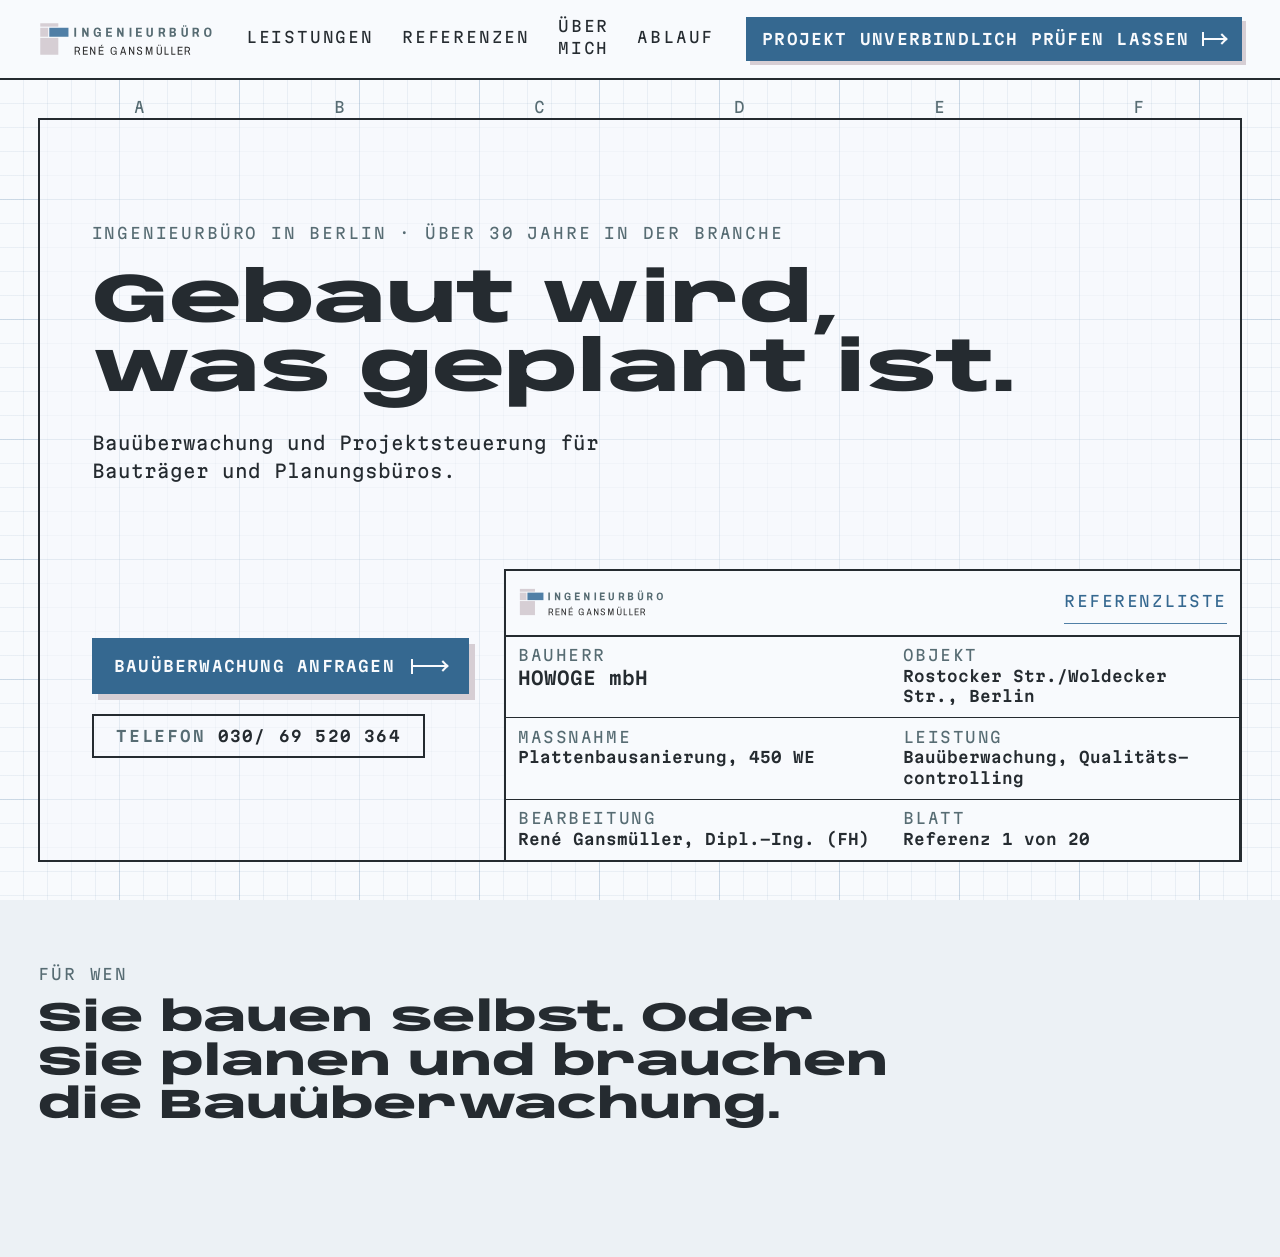
==== hero-varianten/c-plankopf.html @ 0e7ac28b "Hero neu: Varianten C/D, neue Schrift, Buttons Co-Authored-By: Claude Opus 5.5 <noreply@anthropic.co" ====
<!doctype html>
<html lang="de">
<head>
<meta charset="utf-8">
<meta name="viewport" content="width=device-width, initial-scale=1">
<meta name="robots" content="noindex, nofollow">
<meta name="description" content="Arbeitsstand Hero-Variante, nicht zur Auslieferung.">
<title>Hero C „Plankopf“ · Ingenieurbüro René Gansmüller</title>
<link rel="stylesheet" href="../site/css/fonts.css">
<link rel="stylesheet" href="../site/css/tokens.css">
<link rel="stylesheet" href="../site/css/base.css">
<link rel="stylesheet" href="../site/css/styles.css">
<link rel="stylesheet" href="hero2.css">
</head>
<body>
<!--
  VARIANTE C „Plankopf“
  Typ:          Ergebnis, belegt durch ein Schriftfeld mit echten Referenzdaten
  Hintergrund:  Planblatt: Blattrahmen, feines Raster, Schriftfeld unten rechts.
                Kein Bild.
  Assets:       site/assets/images/logo.svg (Nachbau)
  Quellen:      Schriftfeld: Referenzliste.pdf, Zeile 1 (Scrape; Bauvolumen weggelassen, weil beleg-check Beträge mit zwei Tausenderpunkten nicht auflöst) · 20 Objekte:
                Referenzliste.pdf · Name, Titel: Impressum · Telefon: Kontakt/
                Impressum „030/ 69 520 364“ · „über 30 Jahre in der Branche“:
                Transkript 16.09.2026 · Zielgruppen, Leistungen: DEMO-SPEC,
                STRUKTUR · Headline: Variante B, von Bruno nicht beanstandet
                als Satz, nur als Menge
-->
<header class="kopf">
  <div class="kopf__innen">
    <a class="kopf__logo" href="#top" aria-label="Ingenieurbüro René Gansmüller, zur Startseite">
      <img src="../site/assets/images/logo.svg" alt="Ingenieurbüro René Gansmüller" width="156" height="32">
    </a>
    <nav class="kopf__nav mono" aria-label="Hauptnavigation">
      <a href="#leistungen">Leistungen</a>
      <a href="#referenzen">Referenzen</a>
      <a href="#ueber-mich">Über mich</a>
      <a href="#ablauf">Ablauf</a>
    </nav>
    <a class="cta cta--kopf" href="#anfrage"><span class="lang">Projekt unverbindlich prüfen lassen</span><span class="kurz">Projekt prüfen</span><span class="mass" aria-hidden="true"></span></a>
  </div>
</header>

<main id="top">
  <section class="hero-c" data-hero aria-labelledby="hero-titel">
    <div class="blatt">
      <div class="blatt__feldrand mono" aria-hidden="true"><span>A</span><span>B</span><span>C</span><span>D</span><span>E</span><span>F</span></div>
      <div class="hero-c__kopf">
        <p class="mono">Ingenieurbüro in Berlin · über 30 Jahre in der Branche</p>
        <h1 id="hero-titel">Gebaut wird, was geplant&nbsp;ist.</h1>
        <p class="hero-c__zeile">Bauüberwachung und Projektsteuerung für Bauträger und Planungsbüros.</p>
      </div>
      <div class="aktionen">
        <a class="cta" href="?leistung=bauueberwachung#anfrage">Bauüberwachung anfragen<span class="mass" aria-hidden="true"></span></a>
        <a class="cta cta--kontur" href="tel:+493069520364"><span class="mono-klein">Telefon</span>030/ 69 520 364</a>
      </div>
      <dl class="schriftfeld" aria-label="Auszug aus der Referenzliste">
        <div class="sf-kopf"><img src="../site/assets/images/logo.svg" alt="" width="156" height="32"><a href="#referenzen">Referenzliste</a></div>
        <div class="sf-feld"><dt>Bauherr</dt><dd class="sf-wert-gross">HOWOGE mbH</dd></div>
        <div class="sf-feld nur-breit"><dt>Objekt</dt><dd>Rostocker Str./Woldecker Str., Berlin</dd></div>
        <div class="sf-feld"><dt>Maßnahme</dt><dd>Platten&shy;bau&shy;sanierung, 450&nbsp;WE</dd></div>
        <div class="sf-feld nur-breit"><dt>Leistung</dt><dd>Bauüberwachung, Qualitäts&shy;controlling</dd></div>
        <div class="sf-feld"><dt>Bearbeitung</dt><dd>René Gansmüller, Dipl.-Ing. (FH)</dd></div>
        <div class="sf-feld"><dt>Blatt</dt><dd>Referenz 1 von 20</dd></div>
      </dl>
    </div>
  </section>

  <section class="anschluss" aria-labelledby="anschluss-titel">
    <p class="mono">Für wen</p>
    <h2 id="anschluss-titel">Sie bauen selbst. Oder Sie planen und brauchen die Bauüberwachung.</h2>
  </section>
</main>
</body>
</html>
---- site/css/fonts.css ----
/* fonts.css – Schrifteinbindung.
   Schriftdateien liegen LOKAL unter assets/fonts/ (CLAUDE.md §5, Skill
   `design-system` 2.5/2.6). Keine CDN-Einbindung.

   Zwei Familien, beide variabel, nur Teilmenge latin (deckt ä ö ü ß é ab),
   beide SIL OFL 1.1, Lizenzen liegen als *-LICENSE.txt daneben.
   Auswahl über das Schriftmuster hero-varianten/schriftmuster.html
   (27.09.2026), nachdem Bruno Archivo als „Standard Schrift“ abgelehnt hat.

   Anybody        npm @fontsource-variable/anybody 5.3.0,
                  files/anybody-latin-wdth-normal.woff2 (wght 100–900, wdth 50–150)
   Martian Mono   npm @fontsource-variable/martian-mono 5.3.0,
                  files/martian-mono-latin-wdth-normal.woff2 (wght 100–800, wdth 75–112,5) */

@font-face {
  font-family: "Anybody";
  src: url("../assets/fonts/anybody-latin-wdth-normal.woff2") format("woff2-variations"),
       url("../assets/fonts/anybody-latin-wdth-normal.woff2") format("woff2");
  font-weight: 100 900;
  font-stretch: 50% 150%;
  font-style: normal;
  font-display: swap;
  unicode-range: U+0000-00FF, U+0131, U+0152-0153, U+02BB-02BC, U+02C6, U+02DA,
    U+02DC, U+0304, U+0308, U+0329, U+2000-206F, U+20AC, U+2122, U+2191, U+2193,
    U+2212, U+2215, U+FEFF, U+FFFD;
}

@font-face {
  font-family: "Martian Mono";
  src: url("../assets/fonts/martian-mono-latin-wdth-normal.woff2") format("woff2-variations"),
       url("../assets/fonts/martian-mono-latin-wdth-normal.woff2") format("woff2");
  font-weight: 100 800;
  font-stretch: 75% 112.5%;
  font-style: normal;
  font-display: swap;
  unicode-range: U+0000-00FF, U+0131, U+0152-0153, U+02BB-02BC, U+02C6, U+02DA,
    U+02DC, U+0304, U+0308, U+0329, U+2000-206F, U+20AC, U+2122, U+2191, U+2193,
    U+2212, U+2215, U+FEFF, U+FFFD;
}
---- site/css/tokens.css ----
/* tokens.css – Design-Tokens
   STRUKTUR ist fix, WERTE werden je Demo aus der Kunden-CI (Phase 1) gesetzt.
   Kein Einheitsdesign: Farben, Schriften, Radien immer projektspezifisch.
   Die CI wird abgeleitet, nie erfunden (CLAUDE.md §6).

   WIE die Werte entstehen, steht im Skill `design-system`:
   Markenfarbe aus dem Logo in oklch umrechnen, Neutrale aus ihrem Farbton
   ableiten, Kontraste nachmessen, Typo-Spannweite prüfen. */

:root {
  /* ---------------------------------------------------------------------
     FARBE
     Rollen, keine Farbnamen. --color-blau bricht beim ersten Kunden mit
     grünem Logo.

     Ableitung (design-system 1.3): Alle Neutralen übernehmen den Farbton H
     der Marke bei sehr kleiner Buntheit C. Reines Grau neben einer farbigen
     Marke wirkt tot und ist der Grundton jedes Baukastens.

     Beispiel für eine Marke oklch(0.38 0.07 165):
       --color-bg:         oklch(0.985 0.004 165);
       --color-surface:    oklch(0.955 0.008 165);
       --color-border:     oklch(0.880 0.012 165);
       --color-text-muted: oklch(0.500 0.015 165);
       --color-text:       oklch(0.250 0.020 165);
  --------------------------------------------------------------------- */
  /* ABLEITUNG FÜR DIESE DEMO (Ingenieurbüro René Gansmüller, Phase 2c)
     CI-Fundstück ist das Logo der Altseite (resources/_wsb_logo.jpg,
     215×40 px, 2008), nicht das Farbschema der Seite: #036/#369/#630 sind
     Vorgaben des 1&1-Baukastens (colorscheme.css, „(c) Schlund + Partner“).
     Pixelmittel aus dem JPEG, daher Näherungswerte:
       Querbalken der Bildmarke   #507fa6 → oklch(0.579 0.079 245)  Marke
       Schriftzug INGENIEURBÜRO   #576c73 → oklch(0.517 0.027 220)  Sekundärtext
       Schriftzug RENÉ GANSMÜLLER #2c2c2d → oklch(0.294 0.002 286)  Textton
       Rechteck der Bildmarke     #d6ced4 → oklch(0.860 0.012 334)  Akzentfläche
     Neutrale: Farbton H 245 der Marke, C steigt mit sinkendem L.
     Kontraste gemessen (WCAG, sRGB aus oklch gerechnet, 27.09.2026):
       text / bg 13,7 · text / surface 12,6 · text-muted / bg 5,3 ·
       text-muted / surface 4,9 · primary / bg 4,1 (nur Flächen, Linien, große
       Schrift) · primary-strong / bg 5,7 · bg auf primary-strong 5,7 ·
       text-on-dark / bg-dark 15,6 · primary-on-dark / bg-dark 8,6 ·
       text-muted-on-dark / bg-dark 8,6 · text / accent 9,3.
     Nachgemessen nach dem Schriftwechsel (27.09.2026, Farben unverändert):
       Knopf: bg auf primary-strong 5,7 · bg auf text (Hover) 13,7 ·
       bg-dark auf primary-on-dark 8,6 · bg-dark auf text-on-dark (Hover) 15,6 ·
       Kontur-Knopf text auf hover 11,5 · Kennzahl primary auf bg-dark 4,0
       (nur Schrift ab 24 px, Grenze 3:1) · Mono-Beschriftung text-muted auf
       bg 5,3. */
  --color-bg: oklch(0.985 0.004 245);
  --color-surface: oklch(0.955 0.008 245);
  --color-border: oklch(0.880 0.012 245);
  --color-text: oklch(0.285 0.012 245);
  /* = Schriftzug „INGENIEURBÜRO“ im Logo. Liegt ohnehin im Neutralen-Band
     (L 0.45–0.55) und trägt den Farbton der Marke. */
  --color-text-muted: oklch(0.517 0.027 220);
  /* = Querbalken der Bildmarke. Auf Weiß nur 4,1:1: für Flächen, Linien,
     Markierungen und Schrift ab 24 px. Für Text und Buttons darunter gilt
     --color-primary-strong. */
  --color-primary: oklch(0.579 0.079 245);
  /* Aus --color-primary abgeleitet (nur L gesenkt, C leicht angehoben, H
     gleich): Links, Buttonfläche mit hellem Text, Fokusring. 5,7:1 auf bg. */
  --color-primary-strong: oklch(0.500 0.085 245);
  /* = Rechteck der Bildmarke. Nur als Fläche oder Markierung, sparsam.
     Darauf nur --color-text (9,3:1), nie --color-text-muted (3,6:1). */
  --color-accent: oklch(0.860 0.012 334);

  /* Streifenband aus dem Titelbild der Altseite (720×220, CSS #key_visual):
     2-px-Linien im Wechsel #8ab4dc / #689acf, dazu lose gesetzte helle
     Quadrate. Reines CI-Motiv, keine Bildaussage. --color-text darauf mind.
     4,85:1 (auf dem dunkleren Streifen gemessen). */
  --color-band-hell: oklch(0.754 0.073 248);
  --color-band-dunkel: oklch(0.672 0.096 251);

  /* Dunkle Gegenseite – für randlose Zäsur-Sektionen (.full). */
  --color-bg-dark: oklch(0.225 0.030 245);
  --color-text-on-dark: oklch(0.970 0.005 245);
  --color-text-muted-on-dark: oklch(0.780 0.022 240);

  /* Pflicht, sobald die Primärfarbe auf Dunkel eingesetzt wird: Die
     Originalfarbe reißt dort fast immer den Kontrast unter 4,5:1
     (hier: 4,0:1). L angehoben, C leicht gesenkt, H behalten → 8,6:1. */
  --color-primary-on-dark: oklch(0.780 0.070 245);

  /* Zustände. „Statisch" ist in der Kritik meistens wörtlich gemeint –
     ohne diese Werte gibt es kein Feedback (section-craft 5). */
  --color-hover: oklch(0.925 0.012 245);           /* primary-strong darauf 4,8:1 */
  --color-focus: var(--color-primary-strong);      /* 5,7:1 gegen bg */
  --color-focus-on-dark: var(--color-primary-on-dark);

  /* ---------------------------------------------------------------------
     TYPOGRAFIE
     Schriften je Demo wählen (zur Marke passend, Vorgabe des Kunden schlägt
     jede Wahl). Dateien liegen lokal unter assets/fonts/, eingebunden über
     css/fonts.css – Google Fonts wird vom Egress-Proxy blockiert.
  --------------------------------------------------------------------- */
  /* Je Demo die eigene Familie voranstellen, z.B.
       --font-display: "Marken-Display", Georgia, serif;
     Die Fallback-Kette bleibt stehen: Ohne sie zeigt die Seite gar nichts,
     solange die Schriftdatei fehlt. */
  /* Neu nach Brunos Kritik an Station 2 („Standard Schrift“, 27.09.2026).
     Herleitung aus CI und Gewerk, Vergleich im Schriftmuster
     hero-varianten/schriftmuster.html:
     - Display: Anybody, extra breit (wdth 150, wght 800). Das Logo setzt
       „INGENIEURBÜRO“ in weit gelaufenen Versalien; die breite Grotesk
       übersetzt diese Breite in die Headline, statt sie nur zu sperren.
     - Mono: Martian Mono. Breite, technische Monospace für alles, was auf
       einem Plan beschriftet wäre: Kicker, Feldnamen, Daten, Buttons.
       Nähe zur Normschrift im Schriftfeld einer Bauzeichnung.
     - Fließtext: Anybody in Normalbreite (wdth 100, wght 400).
     Zwei Familien, je zwei Schnitte im Einsatz (400/800 bzw. 400/600).
     Die Pfade im Logo-SVG sind davon unabhängig (Nachbau, siehe logo.svg). */
  --font-display: "Anybody", "Arial Black", Arial, sans-serif;
  --font-body: "Anybody", "Helvetica Neue", Arial, sans-serif;
  --font-mono: "Martian Mono", "Courier New", monospace;
  --weight-body: 400;
  --weight-display: 800;
  --weight-mono: 400;
  --weight-mono-strong: 600;
  --stretch-display: 150%;
  --stretch-body: 100%;
  --stretch-mono: 100%;

  /* Größen – fluid via clamp, klein bei 390 px, groß bei 1440 px.
     Untergrenze von --step--1 nie unter 14px: Fließtext bei 13,4px war ein
     QA-Befund, keine Designentscheidung.
     --step-3 ÷ --step-0 muss mindestens 2,5 ergeben (Typo-Spannweite,
     hero-craft §5). Reicht es nicht, wird --step-3 erhöht – nie der
     Fließtext verkleinert. */
  /* Gemessen: 390 px → 14 / 16,2 / 19,2 / 28 / 41,6 px,
               1440 px → 15,2 / 18 / 24 / 44 / 75,8 px.
     Spannweite --step-3 ÷ --step-0: 2,57 (390) bis 4,2 (1440). */
  --step--1: clamp(0.875rem, 0.85rem + 0.12vw, 0.95rem);
  --step-0: clamp(1rem, 0.95rem + 0.25vw, 1.125rem);
  --step-1: clamp(1.2rem, 1.1rem + 0.5vw, 1.5rem);
  --step-2: clamp(1.75rem, 1.4rem + 1.5vw, 2.75rem);
  --step-3: clamp(2.6rem, 1.5rem + 3.6vw, 4.75rem);
  /* Nur für die grafische Kennzahl in Hero D („30“). Keine Textstufe. */
  --step-monument: clamp(9rem, 2rem + 24vw, 26rem);

  /* Zeilenhöhen. Ein einziger globaler Wert lässt jede große Überschrift in
     Einzelzeilen zerfallen – große Schrift braucht enge Zeilen. */
  --lh-display: 1.02;
  --lh-heading: 1.2;
  --lh-body: 1.6;

  /* Laufweite. Display läuft enger, Versal-Kicker weiter. */
  --tracking-display: -0.025em;
  --tracking-kicker: 0.12em;   /* Logo: „INGENIEURBÜRO“ läuft sehr weit gesperrt */

  /* ---------------------------------------------------------------------
     ABSTÄNDE
     Skala fix, Nutzung je Layout.
     Zwischen zwei Sektionen polstert nur EINE Seite, nie beide – sonst
     addieren sich die Abstände zu einem Loch (section-craft §4).
  --------------------------------------------------------------------- */
  --space-xs: 0.5rem;
  --space-s: 1rem;
  --space-m: 2rem;
  --space-l: 4rem;
  --space-xl: 8rem;

  /* ---------------------------------------------------------------------
     LAYOUT
  --------------------------------------------------------------------- */
  /* Die Bildmarke ist rechtwinklig, der Baukasten war es auch. Kaum Rundung. */
  --radius: 2px;

  /* Drei Breiten statt einer. Getrennt, weil sie zwei verschiedene Jobs haben:
     Lesbarkeit (Text) und Flächennutzung (alles andere). Ein einziges --maxw
     für beides erzeugt zwangsläufig die schmale Mittelspalte, bei der auf einem
     1920er Bildschirm über 300px je Seite tot bleiben – der häufigste
     Kritikpunkt an bisherigen Demos.
     Genutzt vom .layout-Raster in styles.css. */
  --gutter: var(--space-s);   /* Mindestabstand zum Fensterrand */
  --maxw-content: 68ch;       /* lesbare Textbreite, 60–75 Zeichen */
  --breakout-extra: 30rem;    /* je Seite zusätzlich für .breakout. Gemessen:
                                 1572px auf 1920px Fenster, also 174px Rand –
                                 unter der 200px-Grenze aus der Checkliste. */

  /* Header-Höhe. Wird von scroll-margin-top in base.css genutzt, damit Anker
     nicht unter dem Sticky-Header landen. Je Demo an den echten Header anpassen. */
  --header-h: 80px;

  /* ---------------------------------------------------------------------
     BEWEGUNG
     Werkzeugwahl und Sparsamkeit: Skill `motion-toolkit`.
  --------------------------------------------------------------------- */
  --dur-schnell: 120ms;   /* Hover, Fokus – muss sofort wirken */
  --dur-normal: 260ms;    /* Zustandswechsel, Einblenden */
  --ease-out: cubic-bezier(0.22, 0.61, 0.36, 1);
}

/* Auf schmalen Fenstern läuft die extra breite Display-Zeile sonst in
   Einzelwörter auseinander. */
@media (max-width: 600px) {
  :root { --stretch-display: 125%; --header-h: 64px; }
}
---- site/css/base.css ----
/* base.css – Reset & Grundlagen. Fix (technisches Skelett), nicht pro Demo ändern.
   Die Regeln hier sind nicht kosmetisch: Jede einzelne hat schon einmal eine
   zentrale Funktion ausgeschaltet. Details in docs/LIBRARIES.md, "Fallstricke". */

*, *::before, *::after { box-sizing: border-box; margin: 0; padding: 0; }

/* overflow-x: clip statt hidden. `hidden` auf dem Body macht ihn zum
   Scroll-Container und zerstört damit JEDES position: sticky auf der Seite
   (Sticky-Header klebt nicht mehr). `clip` erzeugt keinen Scroll-Container. */
html { overflow-x: hidden; -webkit-text-size-adjust: 100%; }
body { overflow-x: clip; }

/* Hintergrund sperren, solange ein Overlay/Mobilmenü offen ist. */
body.is-locked { overflow-y: hidden; }

/* Muss !important sein: `display: flex` o.ä. als Autoren-Regel schlägt sonst
   die Browser-Regel [hidden] { display: none }. Ohne diese Zeile bleiben per
   el.hidden abgeschaltete Schritte und Buttons sichtbar stehen. */
[hidden] { display: none !important; }

/* Sobald ein Sticky-Header existiert, springen alle Anker darunter. */
:where([id]) { scroll-margin-top: var(--header-h); }

body {
  font-family: var(--font-body);
  font-size: var(--step-0);
  line-height: var(--lh-body);
  color: var(--color-text);
  background: var(--color-bg);
  -webkit-font-smoothing: antialiased;
}

h1, h2, h3 { font-family: var(--font-display); line-height: var(--lh-heading); }
h1 { line-height: var(--lh-display); letter-spacing: var(--tracking-display); }

/* Fokus bleibt sichtbar. Der Browser-Default darf nicht wegretuschiert
   werden – ohne sichtbaren Fokus ist die Seite per Tastatur unbedienbar. */
/* Fallback currentColor ist kein Schmuck: Ohne ihn wird die ganze Regel
   ungültig, solange --color-focus leer ist – dann gäbe es weniger Fokus als
   ohne diese Zeile. */
:focus-visible {
  outline: 2px solid var(--color-focus, currentColor);
  outline-offset: 2px;
}

img, picture, video, svg { max-width: 100%; height: auto; display: block; }

a { color: inherit; text-decoration: none; }

button, input, textarea, select { font: inherit; }

/* Touch-Targets: Mindestmaß nach WCAG. Gilt besonders für Telefonnummern –
   bei Handwerksbetrieben das wichtigste Ziel der ganzen Seite.

   Zwei Regeln, nicht eine – aus gutem Grund: min-height wirkt NICHT auf
   originär inline-Elementen (a, label) ohne einen Display-Wechsel. Die alte
   einzelne Regel sah korrekt aus und tat trotzdem nichts: ein Telefon-Link
   damit gemessen war 52×17px statt 44×44px, die Footer-Links 89×19px –
   layout-check.mjs hat das an einer echten Demo aufgedeckt.

   button und summary bleiben in der einfachen Regel: button ist bereits
   inline-block, summary ist list-item – beide respektieren min-height auch
   ohne Display-Wechsel. summary NICHT in die erste Regel aufnehmen: inline-
   flex würde das native Aufklapp-Dreieck entfernen.

   Deckt tel:/mailto:-Links, Label und Navigations-Links (Header + Footer) ab.
   Fügt eine Demo einen freistehenden Link/CTA außerhalb von <nav> und
   außerhalb von Fließtext hinzu (z.B. eine eigene .cta-Klasse), braucht der
   dieselben drei Zeilen explizit – dieses Basis-CSS kann das nicht erraten. */
a[href^="tel:"], a[href^="mailto:"], nav a, footer a, label {
  display: inline-flex;
  align-items: center;
  min-height: 44px;
}

button, [role="button"], summary {
  min-height: 44px;
}

/* Barrierefreiheit: Bewegung reduzieren, wenn im System gewünscht. Pflicht.
   Wichtig: Jede Animation braucht zusätzlich einen fertigen Endzustand –
   kein Element darf hierdurch dauerhaft unsichtbar bleiben. */
@media (prefers-reduced-motion: reduce) {
  *, *::before, *::after {
    animation-duration: 0.01ms !important;
    animation-iteration-count: 1 !important;
    transition-duration: 0.01ms !important;
    scroll-behavior: auto !important;
  }
}
---- site/css/styles.css ----
/* styles.css – Layout & Komponenten.
   Entsteht je Demo. Hier KEINE Vorfestlegung des Aussehens (Farben, Typo,
   Formen) – aber die Struktur, die bestimmt, wie breit Dinge sein können.
   Nutzt Tokens aus tokens.css. Anti-Slop beachten (siehe CLAUDE.md):
   keine gleichförmigen Kachelraster, echte Hierarchie, bewusste Typografie. */

/* ---------------------------------------------------------------------------
   Layout-Raster: drei Breiten statt einer Mittelspalte.

   Ein rein zentrierender Container macht die schmale Mittelspalte zum
   Standardweg und lässt links und rechts alles ungenutzt. Genau das ist der
   häufigste Kritikpunkt an bisherigen Demos ("der linke und rechte Rand wird
   überhaupt nicht genutzt", "sehr viel tote Fläche"). Mit diesem Raster ist
   die Fläche zu nutzen eine Klasse statt eines Layout-Umbaus.

   Anwendung: .layout auf den Sektions-Container, die Kinder wählen ihre Breite:

     (ohne Klasse)   lesbare Textbreite  – Fließtext, Überschriften
     .breakout       breiter             – Bildreihen, Karten, Galerien, Zahlen
     .full           randlos             – Bildbänder, Hero, farbige Sektionen

   Randlose Sektion mit lesbarem Text darin: dem .full-Element selbst wieder
   .layout geben, dann greifen die drei Breiten innerhalb erneut.

   Achtung: .full wirkt nur auf KINDER eines .layout-Containers
   (.layout > .full). Auf dem .layout-Element selbst ist die Klasse wirkungslos
   – eine Sektion ist als Blockelement ohnehin schon fensterbreit. Randlos
   *wirkt* sie erst, wenn sie eine eigene Fläche trägt (Hintergrundfarbe oder
   -bild); sonst sieht man nur den Text in der Mitte.

   Pflicht je Seite: mindestens ein randloses Element. Auf 1920px darf kein
   Abschnitt MIT BILDERN, KARTEN ODER GALERIEN mehr als etwa 200px je Seite
   ungenutzt lassen. Reiner Fließtext bleibt auf Lesebreite (--maxw-content) –
   das sind auf 1920px rund 570px je Seite, und das ist richtig so. Falsch ist
   erst eine Seite, auf der JEDER Abschnitt so aussieht.
   Gemessen mit: node scripts/layout-check.mjs <datei.html>
--------------------------------------------------------------------------- */
.layout {
  display: grid;
  grid-template-columns:
    [full-start] minmax(var(--gutter), 1fr)
    [breakout-start] minmax(0, var(--breakout-extra))
    [content-start] min(100% - var(--gutter) * 2, var(--maxw-content)) [content-end]
    minmax(0, var(--breakout-extra)) [breakout-end]
    minmax(var(--gutter), 1fr) [full-end];
}

.layout > *         { grid-column: content; }
.layout > .breakout { grid-column: breakout; }
.layout > .full     { grid-column: full; }
---- hero-varianten/hero2.css ----
/* hero2.css – Varianten C „Plankopf“ und D „Monument“ (Neubau nach Brunos
   Kritik an Station 2, 27.09.2026). Außerhalb von site/ (CLAUDE.md §5).
   Farben, Schriften, Größen ausschließlich aus site/css/tokens.css. */

body { font-stretch: var(--stretch-body); }
h1, h2 {
  font-weight: var(--weight-display);
  font-stretch: var(--stretch-display);
  letter-spacing: var(--tracking-display);
}

/* Beschriftung wie auf einem Plan: Mono, Versalien, gesperrt. */
.mono {
  font-family: var(--font-mono);
  font-weight: var(--weight-mono);
  font-stretch: var(--stretch-mono);
  font-size: var(--step--1);
  letter-spacing: var(--tracking-kicker);
  text-transform: uppercase;
  line-height: 1.45;
}

/* ---------------------------------------------------------------------
   Knopf „Maßlinie“
   Eckig wie die Rechtecke der Bildmarke, dahinter ein versetzter Block in
   Logo-Malve (auf Dunkel: Logo-Blau), rechts eine Maßlinie mit Endstrich
   und Pfeil, die bei Hover ausfährt. Beschriftung in Mono.
   Kontrast: bg auf primary-strong 5,7:1 · bg auf text (Hover) 13,7:1 ·
   bg-dark auf primary-on-dark 8,6:1 · bg-dark auf text-on-dark 15,6:1.
--------------------------------------------------------------------- */
.cta {
  --schatten: var(--color-accent);
  display: inline-flex;
  align-items: center;
  gap: 1rem;
  min-height: 3.5rem;
  padding: 0 1.4rem;
  font-family: var(--font-mono);
  font-weight: var(--weight-mono-strong);
  font-size: var(--step--1);
  letter-spacing: 0.08em;
  text-transform: uppercase;
  line-height: 1.2;
  white-space: nowrap;
  background: var(--color-primary-strong);
  color: var(--color-bg);
  border-radius: 0;
  box-shadow: 6px 6px 0 0 var(--schatten);
  transition: transform var(--dur-schnell) var(--ease-out),
              box-shadow var(--dur-schnell) var(--ease-out),
              background-color var(--dur-schnell) var(--ease-out);
}
.cta:hover {
  background: var(--color-text);
  transform: translate(-2px, -2px);
  box-shadow: 9px 9px 0 0 var(--schatten);
}
.cta:active {
  transform: translate(4px, 4px);
  box-shadow: 2px 2px 0 0 var(--schatten);
}
.cta:focus-visible { outline: 3px solid var(--color-focus); outline-offset: 5px; }

/* Maßlinie: Endstrich links, Linie, Pfeilspitze rechts. */
.mass {
  position: relative;
  flex: none;
  width: 2.25rem;
  height: 0.9rem;
  border-left: 2px solid currentColor;
}
.mass::before {
  content: "";
  position: absolute;
  left: 0;
  right: 0;
  top: 50%;
  height: 2px;
  margin-top: -1px;
  background: currentColor;
  transform-origin: left center;
  transition: transform var(--dur-normal) var(--ease-out);
}
.mass::after {
  content: "";
  position: absolute;
  right: 0;
  top: 50%;
  width: 0.5rem;
  height: 0.5rem;
  margin-top: -0.25rem;
  border-top: 2px solid currentColor;
  border-right: 2px solid currentColor;
  transform: rotate(45deg);
  transition: transform var(--dur-normal) var(--ease-out);
}
.cta:hover .mass::before { transform: scaleX(1.45); }
.cta:hover .mass::after { transform: translateX(1rem) rotate(45deg); }

/* Zweitweg Telefon: gleiche Form, Kontur statt Fläche. */
.cta--kontur {
  justify-content: flex-start;
  background: transparent;
  color: var(--color-text);
  border: 2px solid currentColor;
  box-shadow: none;
  gap: 0.75rem;
}
.cta--kontur:hover { background: var(--color-hover); box-shadow: 5px 5px 0 0 var(--schatten); }
.cta--kontur .mono-klein { color: var(--color-text-muted); letter-spacing: 0.12em; }

/* Header-CTA: dieselbe Sprache, kleiner. */
.cta--kopf { min-height: 2.75rem; padding: 0 1rem; box-shadow: 4px 4px 0 0 var(--schatten); gap: 0.75rem; }
.cta--kopf:hover { box-shadow: 6px 6px 0 0 var(--schatten); }
.cta--kopf .mass { width: 1.5rem; }

/* Auf dunklem Grund */
.dunkel .cta { --schatten: var(--color-primary); background: var(--color-primary-on-dark); color: var(--color-bg-dark); }
.dunkel .cta:hover { background: var(--color-text-on-dark); }
.dunkel .cta:focus-visible { outline-color: var(--color-focus-on-dark); }
.dunkel .cta--kontur { background: transparent; color: var(--color-text-on-dark); }
.dunkel .cta--kontur:hover { background: color-mix(in oklch, var(--color-text-on-dark) 10%, transparent); }
.dunkel .cta--kontur .mono-klein { color: var(--color-text-muted-on-dark); }

.aktionen { display: flex; flex-wrap: wrap; align-items: center; gap: 1.25rem 1.75rem; }

/* ---------------------------------------------------------------------
   Header
--------------------------------------------------------------------- */
.kopf {
  position: sticky;
  top: 0;
  z-index: 10;
  background: var(--color-bg);
  border-bottom: 2px solid var(--color-text);
}
.kopf__innen {
  display: flex;
  align-items: center;
  gap: var(--space-m);
  min-height: calc(var(--header-h) - 2px);
  padding-inline: clamp(var(--space-s), 3vw, var(--space-l));
}
.kopf__logo img { height: 46px; width: auto; }
.kopf__nav { display: flex; gap: 1.75rem; margin-left: auto; }
.kopf__nav a {
  color: var(--color-text);
  border-bottom: 2px solid transparent;
  transition: border-color var(--dur-schnell) var(--ease-out);
}
.kopf__nav a:hover { border-bottom-color: var(--color-primary); }
.kurz { display: none; }
@media (max-width: 700px) {
  .cta { white-space: normal; letter-spacing: 0.05em; padding-inline: 1.1rem; justify-content: space-between; }
  .cta--kopf { white-space: nowrap; }
}
@media (max-width: 1000px) {
  .kopf__nav { display: none; }
  .kopf__innen { justify-content: space-between; gap: var(--space-s); }
  .kopf__logo img { height: 34px; }
  .lang { display: none; }
  .kurz { display: inline; }
  .cta--kopf .mass { display: none; }
}

/* =====================================================================
   VARIANTE C – „Plankopf“
   Typ: Ergebnis, belegt durch ein Schriftfeld mit echten Referenzdaten.
   Hintergrund: Planblatt (Blattrahmen, feines Raster), kein Bild.
===================================================================== */
.hero-c {
  --rand: clamp(var(--space-s), 3vw, var(--space-l));
  --raster-fein: color-mix(in oklch, var(--color-primary) 9%, transparent);
  --raster-grob: color-mix(in oklch, var(--color-primary) 20%, transparent);
  position: relative;
  min-height: min(calc(100svh - var(--header-h)), 64rem);
  padding: var(--rand);
  background-color: var(--color-bg);
  background-image:
    linear-gradient(var(--raster-grob) 1px, transparent 1px),
    linear-gradient(90deg, var(--raster-grob) 1px, transparent 1px),
    linear-gradient(var(--raster-fein) 1px, transparent 1px),
    linear-gradient(90deg, var(--raster-fein) 1px, transparent 1px);
  background-size: 120px 120px, 120px 120px, 24px 24px, 24px 24px;
  background-position: -1px -1px;
  display: grid;
}
/* Blattrahmen einer Bauzeichnung, mit Feldeinteilung am oberen Rand. */
.blatt {
  position: relative;
  display: grid;
  grid-template-columns: minmax(0, 1fr) auto;
  grid-template-rows: 1fr auto;
  gap: var(--space-m) var(--space-l);
  padding: clamp(1.5rem, 4vw, 4.5rem) clamp(1.25rem, 4vw, 4.5rem) 0;
  border: 2px solid var(--color-text);
  background: color-mix(in oklch, var(--color-bg) 55%, transparent);
}
.blatt__feldrand {
  position: absolute;
  inset: 0 0 auto 0;
  display: flex;
  justify-content: space-around;
  pointer-events: none;
  color: var(--color-text-muted);
  font-size: var(--step--1);
  letter-spacing: 0.1em;
  transform: translateY(-1.5em);
}
.hero-c__kopf { grid-column: 1 / -1; align-self: center; display: grid; gap: 1.5rem; }
.hero-c__kopf .mono { color: var(--color-text-muted); }
.hero-c h1 { font-size: var(--step-3); line-height: 0.98; max-width: 14ch; }
.hero-c__zeile, .hero-d__zeile {
  font-family: var(--font-mono);
  font-stretch: var(--stretch-mono);
  font-size: var(--step-0);
  line-height: 1.55;
}
.hero-c__zeile { max-width: 48ch; }
.hero-c .aktionen { align-self: center; padding-bottom: var(--space-m); }

/* Schriftfeld: sitzt wie auf dem Plan unten rechts im Rahmen. */
.schriftfeld {
  align-self: end;
  justify-self: end;
  margin: 0 calc(-1 * clamp(1.25rem, 4vw, 4.5rem)) 0 0;
  width: min(46rem, 100%);
  background: var(--color-bg);
  border-top: 2px solid var(--color-text);
  border-left: 2px solid var(--color-text);
  display: grid;
  grid-template-columns: minmax(0, 1.1fr) minmax(0, 1fr);
  font-family: var(--font-mono);
  font-stretch: var(--stretch-mono);
  font-size: var(--step--1);
  line-height: 1.35;
}
.schriftfeld > * {
  padding: 0.55rem 0.8rem 0.65rem;
  border-right: 1px solid var(--color-text);
  border-bottom: 1px solid var(--color-text);
  margin: 0;
}
.schriftfeld > :nth-child(2n) { border-right: 0; }
.schriftfeld > :nth-last-child(-n + 2) { border-bottom: 0; }
.schriftfeld dt, .schriftfeld .sf-titel {
  display: block;
  font-size: var(--step--1);
  letter-spacing: 0.1em;
  text-transform: uppercase;
  color: var(--color-text-muted);
}
.schriftfeld .sf-kopf {
  grid-column: 1 / -1;
  display: flex;
  align-items: center;
  justify-content: space-between;
  gap: 1rem;
  border-right: 0;
  border-bottom: 2px solid var(--color-text);
}
.schriftfeld .sf-kopf img { height: 30px; width: auto; }
.schriftfeld .sf-kopf a {
  font-size: var(--step--1);
  letter-spacing: 0.1em;
  text-transform: uppercase;
  color: var(--color-primary-strong);
  border-bottom: 1.5px solid var(--color-primary);
  min-height: 44px;
  display: inline-flex;
  align-items: center;
  transition: color var(--dur-schnell) var(--ease-out);
}
.schriftfeld .sf-kopf a:hover { color: var(--color-text); border-bottom-color: var(--color-text); }
.sf-feld { display: block; }
.sf-feld dd { margin: 0; font-weight: var(--weight-mono-strong); overflow-wrap: anywhere; }
.sf-wert-gross { font-size: var(--step-0); }

@media (max-width: 1100px) {
  .blatt { grid-template-columns: 1fr; }
  .schriftfeld { justify-self: stretch; width: auto; margin-inline: calc(-1 * clamp(1.25rem, 4vw, 4.5rem)); }
}
@media (max-width: 700px) {
  /* Mobil: eigener Entwurf. Rahmen bis an den Rand, Raster gröber, das
     Schriftfeld behält vier Felder, der Rest steht im Register. */
  .hero-c { min-height: 0; padding: 0.75rem; background-size: 96px 96px, 96px 96px, 24px 24px, 24px 24px; }
  .blatt { padding: 1.5rem 1.1rem 0; gap: 1.25rem; }
  .blatt__feldrand { display: none; }
  .hero-c__kopf { gap: 1rem; }
  .hero-c .aktionen { flex-direction: column; align-items: stretch; gap: 0.9rem; padding-bottom: 0.5rem; }
  .schriftfeld { margin-inline: -1.1rem; width: auto; }
  .schriftfeld .nur-breit { display: none; }
  .schriftfeld .sf-kopf img { display: none; }
  .schriftfeld > * { padding: 0.45rem 0.6rem 0.5rem; }
  .sf-wert-gross { font-size: var(--step--1); }
  .schriftfeld > :nth-last-child(-n + 2) { border-bottom: 0; }
}

/* =====================================================================
   VARIANTE D – „Monument“
   Typ: Person/Erfahrung mit Leistung und Zielgruppe.
   Hintergrund: dunkle Markenfläche, eine belegte Kennzahl als Bild,
   komponiert auf der Bildmarke (Rechtecke) als Raster.
===================================================================== */
.hero-d {
  --rand: clamp(var(--space-s), 3vw, var(--space-l));
  position: relative;
  overflow: hidden;
  min-height: min(calc(100svh - var(--header-h)), 64rem);
  display: grid;
  grid-template-columns: minmax(0, 1fr) auto;
  grid-template-rows: 1fr auto;
  background: var(--color-bg-dark);
  color: var(--color-text-on-dark);
}
.hero-d__text {
  align-self: center;
  display: grid;
  gap: 1.5rem;
  padding: var(--space-l) 0 var(--space-m) var(--rand);
  position: relative;
  z-index: 1;
}
.hero-d__text .mono { color: var(--color-primary-on-dark); }
.hero-d h1 { font-size: var(--step-3); line-height: 0.98; max-width: 10ch; }
.hero-d__zeile { max-width: 40ch; color: var(--color-text-on-dark); }

/* Die Kennzahl, gesetzt in die Bildmarke des Logos: dieselben 25 × 28
   Einheiten wie in logo.svg. Die drei Rechtecke in Malve, und an der Stelle
   des blauen Balkens steht die Zahl in Logo-Blau (Schrift ab 24 px: 3:1
   genügt, gemessen 4,0:1). Beschriftung auf Malve in --color-text (9,3:1). */
.monument {
  --u: clamp(7px, 1.5vw, 24px);
  align-self: center;
  justify-self: end;
  margin: var(--space-m) var(--rand) var(--space-m) 0;
  display: grid;
  grid-template-columns: repeat(25, var(--u));
  grid-template-rows: repeat(28, var(--u));
}
.monument__oben, .monument__links, .monument__unten { background: var(--color-accent); color: var(--color-text); }
.monument__oben  { grid-area: 1 / 1 / 4 / 17; display: flex; align-items: center; padding-inline: calc(var(--u) * 0.8); }
.monument__links { grid-area: 5 / 1 / 13 / 8; }
.monument__unten { grid-area: 14 / 1 / 29 / 17; display: flex; align-items: flex-end; padding: calc(var(--u) * 0.8); }
.monument__oben, .monument__unten { font-size: max(var(--step--1), calc(var(--u) * 0.75)); }
.monument__zahl {
  grid-area: 5 / 9 / 13 / 26;
  display: flex;
  align-items: center;
  font-family: var(--font-display);
  font-weight: var(--weight-display);
  font-stretch: var(--stretch-display);
  font-size: calc(var(--u) * 9.2);
  line-height: 0.7;
  letter-spacing: -0.04em;
  color: var(--color-primary);
  white-space: nowrap;
}

.hero-d__fuss {
  list-style: none;
  margin: 0;
  grid-column: 1 / -1;
  display: flex;
  flex-wrap: wrap;
  gap: 0.5rem 2rem;
  padding: 1.1rem var(--rand);
  border-top: 1px solid color-mix(in oklch, var(--color-text-on-dark) 25%, transparent);
  color: var(--color-text-muted-on-dark);
}

@media (max-width: 900px) {
  .hero-d { grid-template-columns: 1fr; grid-template-rows: auto auto auto; min-height: 0; }
  .hero-d__text { padding: 1.5rem var(--rand) 1rem; gap: 1rem; }
  .hero-d .aktionen { flex-direction: column; align-items: stretch; gap: 0.9rem; }
  /* Mobil: eigener Entwurf. Die Kennzahl steht als Querzeile unter den
     Knöpfen, links die Bildmarke, rechts die Zahl. */
  .monument { --u: 6px; justify-self: start; margin: 0.25rem var(--rand) 1rem; }
  .monument__oben, .monument__unten { padding: 0 0.4rem; }
  .monument__oben { font-size: var(--step--1); }
  .monument__unten { padding: 0.4rem; letter-spacing: 0.06em; }
  .hero-d__fuss { padding-block: 0.7rem; }
  .hero-d__fuss li:last-child { display: none; }
}

/* ---------------------------------------------------------------------
   Anschluss: Anfang der nächsten Sektion, damit unter dem Hero sichtbar
   wird, dass es weitergeht (ui-ux-pro-max, Above the fold).
--------------------------------------------------------------------- */
.anschluss {
  padding: var(--space-l) clamp(var(--space-s), 3vw, var(--space-l)) var(--space-xl);
  background: var(--color-surface);
}
.anschluss .mono { color: var(--color-text-muted); margin-bottom: 0.75rem; }
.anschluss h2 { font-size: var(--step-2); line-height: 1.05; max-width: 22ch; }
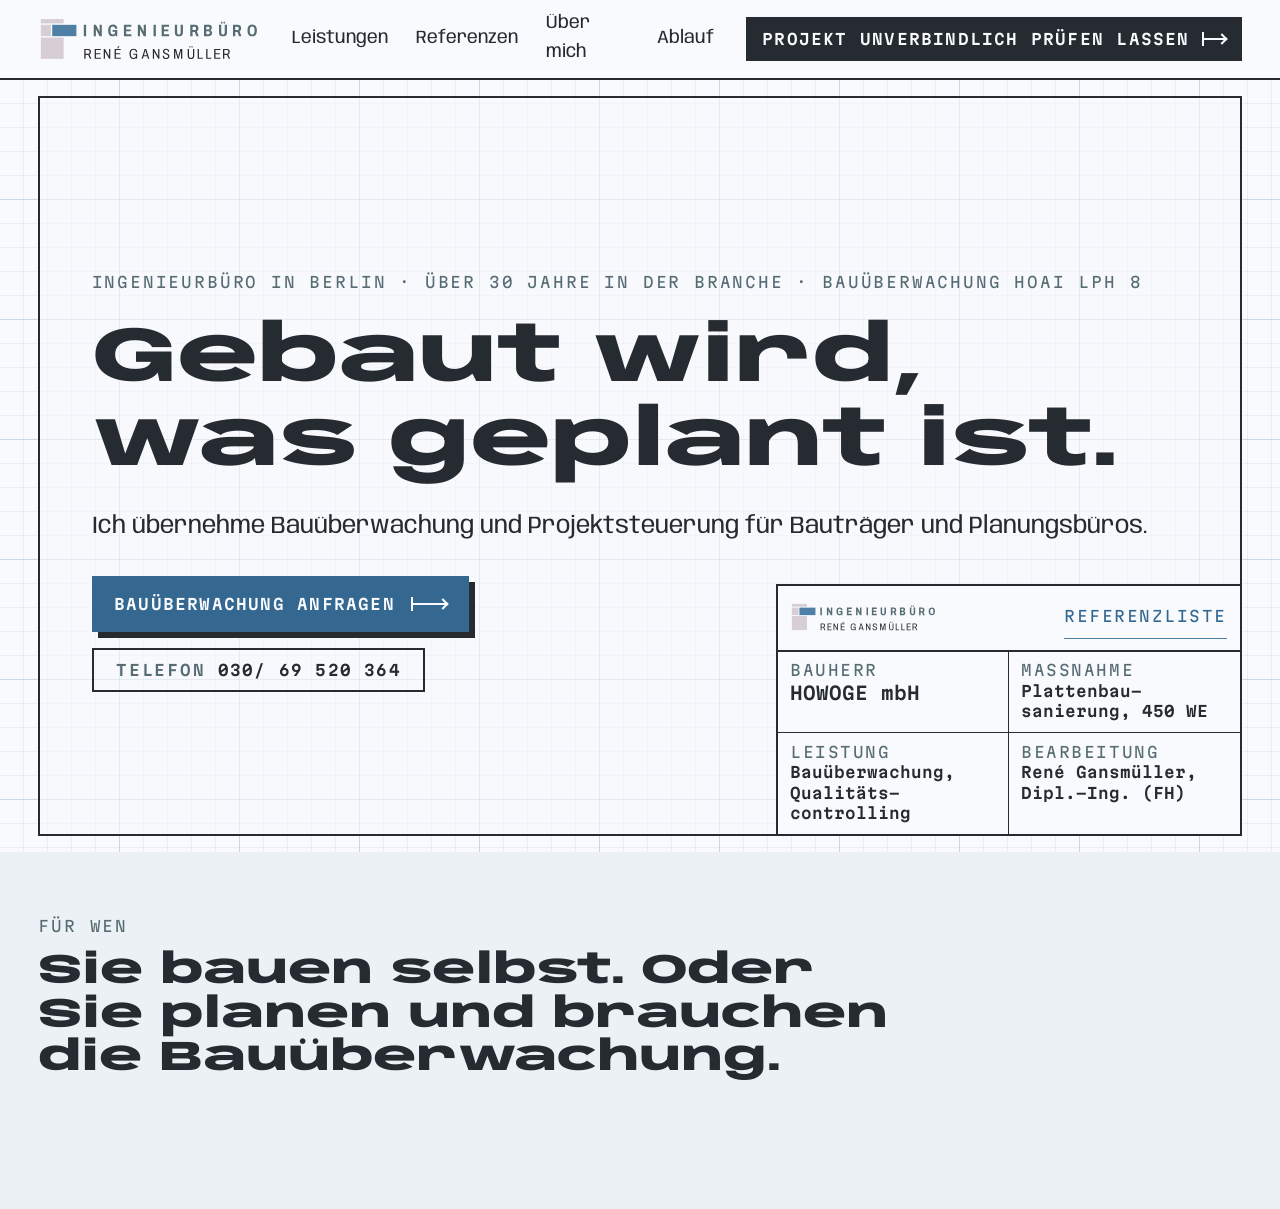
==== commit 25aa3bc2: "Hero C: Korrekturen hero-critic Co-Authored-By: Claude Opus 5.5 <noreply@anthropic.com> Claude-Sessi" ====
--- a/hero-varianten/c-plankopf.html
+++ b/hero-varianten/c-plankopf.html
@@ -19,8 +19,7 @@
   Hintergrund:  Planblatt: Blattrahmen, feines Raster, Schriftfeld unten rechts.
                 Kein Bild.
   Assets:       site/assets/images/logo.svg (Nachbau)
-  Quellen:      Schriftfeld: Referenzliste.pdf, Zeile 1 (Scrape; Bauvolumen weggelassen, weil beleg-check Beträge mit zwei Tausenderpunkten nicht auflöst) · 20 Objekte:
-                Referenzliste.pdf · Name, Titel: Impressum · Telefon: Kontakt/
+  Quellen:      Schriftfeld: Referenzliste.pdf, Zeile 1 (Scrape; Bauvolumen weggelassen, weil beleg-check Beträge mit zwei Tausenderpunkten nicht auflöst) · Name, Titel: Impressum · Telefon: Kontakt/
                 Impressum „030/ 69 520 364“ · „über 30 Jahre in der Branche“:
                 Transkript 16.09.2026 · Zielgruppen, Leistungen: DEMO-SPEC,
                 STRUKTUR · Headline: Variante B, von Bruno nicht beanstandet
@@ -31,24 +30,23 @@
     <a class="kopf__logo" href="#top" aria-label="Ingenieurbüro René Gansmüller, zur Startseite">
       <img src="../site/assets/images/logo.svg" alt="Ingenieurbüro René Gansmüller" width="156" height="32">
     </a>
-    <nav class="kopf__nav mono" aria-label="Hauptnavigation">
+    <nav class="kopf__nav" aria-label="Hauptnavigation">
       <a href="#leistungen">Leistungen</a>
       <a href="#referenzen">Referenzen</a>
       <a href="#ueber-mich">Über mich</a>
       <a href="#ablauf">Ablauf</a>
     </nav>
-    <a class="cta cta--kopf" href="#anfrage"><span class="lang">Projekt unverbindlich prüfen lassen</span><span class="kurz">Projekt prüfen</span><span class="mass" aria-hidden="true"></span></a>
+    <a class="cta cta--kopf" href="#anfrage"><span class="lang"><span class="cta-text--voll">Projekt unverbindlich prüfen lassen</span><span class="cta-text--kurzfassung">Projekt prüfen lassen</span></span><span class="kurz">Projekt prüfen</span><span class="mass" aria-hidden="true"></span></a>
   </div>
 </header>
 
 <main id="top">
   <section class="hero-c" data-hero aria-labelledby="hero-titel">
     <div class="blatt">
-      <div class="blatt__feldrand mono" aria-hidden="true"><span>A</span><span>B</span><span>C</span><span>D</span><span>E</span><span>F</span></div>
       <div class="hero-c__kopf">
-        <p class="mono">Ingenieurbüro in Berlin · über 30 Jahre in der Branche</p>
-        <h1 id="hero-titel">Gebaut wird, was geplant&nbsp;ist.</h1>
-        <p class="hero-c__zeile">Bauüberwachung und Projektsteuerung für Bauträger und Planungsbüros.</p>
+        <p class="mono kicker-c"><span>Ingenieurbüro in Berlin</span><span>über 30 Jahre in der Branche</span><span>Bauüberwachung HOAI LPH&nbsp;8</span></p>
+        <h1 id="hero-titel"><span class="h1-teil">Gebaut wird,</span> <span class="h1-teil">was geplant&nbsp;ist.</span></h1>
+        <p class="hero-c__zeile">Ich übernehme Bauüberwachung und Projektsteuerung für Bauträger und Planungsbüros.</p>
       </div>
       <div class="aktionen">
         <a class="cta" href="?leistung=bauueberwachung#anfrage">Bauüberwachung anfragen<span class="mass" aria-hidden="true"></span></a>
@@ -57,11 +55,9 @@
       <dl class="schriftfeld" aria-label="Auszug aus der Referenzliste">
         <div class="sf-kopf"><img src="../site/assets/images/logo.svg" alt="" width="156" height="32"><a href="#referenzen">Referenzliste</a></div>
         <div class="sf-feld"><dt>Bauherr</dt><dd class="sf-wert-gross">HOWOGE mbH</dd></div>
-        <div class="sf-feld nur-breit"><dt>Objekt</dt><dd>Rostocker Str./Woldecker Str., Berlin</dd></div>
         <div class="sf-feld"><dt>Maßnahme</dt><dd>Platten&shy;bau&shy;sanierung, 450&nbsp;WE</dd></div>
         <div class="sf-feld nur-breit"><dt>Leistung</dt><dd>Bauüberwachung, Qualitäts&shy;controlling</dd></div>
-        <div class="sf-feld"><dt>Bearbeitung</dt><dd>René Gansmüller, Dipl.-Ing. (FH)</dd></div>
-        <div class="sf-feld"><dt>Blatt</dt><dd>Referenz 1 von 20</dd></div>
+        <div class="sf-feld nur-breit"><dt>Bearbeitung</dt><dd>René Gansmüller, Dipl.-Ing. (FH)</dd></div>
       </dl>
     </div>
   </section>
--- a/site/css/tokens.css
+++ b/site/css/tokens.css
@@ -127,13 +127,16 @@
      hero-craft §5). Reicht es nicht, wird --step-3 erhöht – nie der
      Fließtext verkleinert. */
   /* Gemessen: 390 px → 14 / 16,2 / 19,2 / 28 / 41,6 px,
-               1440 px → 15,2 / 18 / 24 / 44 / 75,8 px.
-     Spannweite --step-3 ÷ --step-0: 2,57 (390) bis 4,2 (1440). */
+               1440 px → 15,2 / 18 / 24 / 44 / 85,4 px,
+               1920 px → 15,2 / 18 / 24 / 44 / 107,5 px.
+     --step-3 für breite Fenster angehoben (hero-critic: bei 1920 blieb die
+     H1 bei 76 px und ließ rechts eine Leerfläche).
+     Spannweite --step-3 ÷ --step-0: 2,57 (390) bis 6,0 (1920). */
   --step--1: clamp(0.875rem, 0.85rem + 0.12vw, 0.95rem);
   --step-0: clamp(1rem, 0.95rem + 0.25vw, 1.125rem);
   --step-1: clamp(1.2rem, 1.1rem + 0.5vw, 1.5rem);
   --step-2: clamp(1.75rem, 1.4rem + 1.5vw, 2.75rem);
-  --step-3: clamp(2.6rem, 1.5rem + 3.6vw, 4.75rem);
+  --step-3: clamp(2.6rem, 1.2rem + 4.6vw, 7rem);
   /* Nur für die grafische Kennzahl in Hero D („30“). Keine Textstufe. */
   --step-monument: clamp(9rem, 2rem + 24vw, 26rem);
 
--- a/hero-varianten/hero2.css
+++ b/hero-varianten/hero2.css
@@ -29,7 +29,7 @@
    bg-dark auf primary-on-dark 8,6:1 · bg-dark auf text-on-dark 15,6:1.
 --------------------------------------------------------------------- */
 .cta {
-  --schatten: var(--color-accent);
+  --schatten: var(--color-text);
   display: inline-flex;
   align-items: center;
   gap: 1rem;
@@ -53,7 +53,7 @@
 .cta:hover {
   background: var(--color-text);
   transform: translate(-2px, -2px);
-  box-shadow: 9px 9px 0 0 var(--schatten);
+  box-shadow: 9px 9px 0 0 var(--color-primary);
 }
 .cta:active {
   transform: translate(4px, 4px);
@@ -106,12 +106,24 @@
   box-shadow: none;
   gap: 0.75rem;
 }
-.cta--kontur:hover { background: var(--color-hover); box-shadow: 5px 5px 0 0 var(--schatten); }
+.cta--kontur:hover { background: var(--color-hover); box-shadow: 5px 5px 0 0 var(--color-primary); }
 .cta--kontur .mono-klein { color: var(--color-text-muted); letter-spacing: 0.12em; }
 
 /* Header-CTA: dieselbe Sprache, kleiner. */
-.cta--kopf { min-height: 2.75rem; padding: 0 1rem; box-shadow: 4px 4px 0 0 var(--schatten); gap: 0.75rem; }
-.cta--kopf:hover { box-shadow: 6px 6px 0 0 var(--schatten); }
+.cta--kopf {
+  --schatten: var(--color-primary);
+  min-height: 2.75rem;
+  padding: 0 1rem;
+  gap: 0.75rem;
+  background: var(--color-text);
+  box-shadow: none;
+}
+.cta--kopf:hover { background: var(--color-primary-strong); box-shadow: 4px 4px 0 0 var(--color-text); }
+/* Zweite Fassung des Wortlauts, Entscheidung bei Bruno:
+   <header class="kopf kopf--kurzfassung"> zeigt „Projekt prüfen lassen“. */
+.cta-text--kurzfassung { display: none; }
+.kopf--kurzfassung .cta-text--voll { display: none; }
+.kopf--kurzfassung .cta-text--kurzfassung { display: inline; }
 .cta--kopf .mass { width: 1.5rem; }
 
 /* Auf dunklem Grund */
@@ -142,7 +154,14 @@
   padding-inline: clamp(var(--space-s), 3vw, var(--space-l));
 }
 .kopf__logo img { height: 46px; width: auto; }
-.kopf__nav { display: flex; gap: 1.75rem; margin-left: auto; }
+.kopf__nav {
+  display: flex;
+  gap: 1.75rem;
+  margin-left: auto;
+  font-family: var(--font-body);
+  font-stretch: var(--stretch-body);
+  font-size: var(--step-0);
+}
 .kopf__nav a {
   color: var(--color-text);
   border-bottom: 2px solid transparent;
@@ -158,7 +177,7 @@
   .kopf__nav { display: none; }
   .kopf__innen { justify-content: space-between; gap: var(--space-s); }
   .kopf__logo img { height: 34px; }
-  .lang { display: none; }
+  .lang { display: none !important; }
   .kurz { display: inline; }
   .cta--kopf .mass { display: none; }
 }
@@ -172,9 +191,11 @@
   --rand: clamp(var(--space-s), 3vw, var(--space-l));
   --raster-fein: color-mix(in oklch, var(--color-primary) 9%, transparent);
   --raster-grob: color-mix(in oklch, var(--color-primary) 20%, transparent);
+  --blatt-pad: clamp(1.25rem, 4vw, 4.5rem);
   position: relative;
-  min-height: min(calc(100svh - var(--header-h)), 64rem);
-  padding: var(--rand);
+  /* 3rem kürzer als das Fenster: der nächste Abschnitt schaut an. */
+  min-height: min(calc(100svh - var(--header-h) - 3rem), 64rem);
+  padding: 1rem var(--rand);
   background-color: var(--color-bg);
   background-image:
     linear-gradient(var(--raster-grob) 1px, transparent 1px),
@@ -185,51 +206,51 @@
   background-position: -1px -1px;
   display: grid;
 }
-/* Blattrahmen einer Bauzeichnung, mit Feldeinteilung am oberen Rand. */
+/* Blattrahmen einer Bauzeichnung. Aufbau: oben Luft, dann Kopf (Kicker,
+   H1, Unterzeile), direkt darunter die Knöpfe; das Schriftfeld sitzt wie
+   auf dem Plan unten rechts im Rahmen. */
 .blatt {
   position: relative;
   display: grid;
   grid-template-columns: minmax(0, 1fr) auto;
-  grid-template-rows: 1fr auto;
-  gap: var(--space-m) var(--space-l);
-  padding: clamp(1.5rem, 4vw, 4.5rem) clamp(1.25rem, 4vw, 4.5rem) 0;
+  grid-template-rows: minmax(0, 1fr) auto auto minmax(var(--space-m), 1fr);
+  column-gap: var(--space-m);
+  padding: var(--space-m) var(--blatt-pad) 0;
   border: 2px solid var(--color-text);
   background: color-mix(in oklch, var(--color-bg) 55%, transparent);
 }
-.blatt__feldrand {
-  position: absolute;
-  inset: 0 0 auto 0;
-  display: flex;
-  justify-content: space-around;
-  pointer-events: none;
-  color: var(--color-text-muted);
-  font-size: var(--step--1);
-  letter-spacing: 0.1em;
-  transform: translateY(-1.5em);
-}
-.hero-c__kopf { grid-column: 1 / -1; align-self: center; display: grid; gap: 1.5rem; }
+.hero-c__kopf { grid-column: 1 / -1; grid-row: 2; display: grid; gap: 1.5rem; }
 .hero-c__kopf .mono { color: var(--color-text-muted); }
-.hero-c h1 { font-size: var(--step-3); line-height: 0.98; max-width: 14ch; }
-.hero-c__zeile, .hero-d__zeile {
-  font-family: var(--font-mono);
-  font-stretch: var(--stretch-mono);
-  font-size: var(--step-0);
-  line-height: 1.55;
-}
-.hero-c__zeile { max-width: 48ch; }
-.hero-c .aktionen { align-self: center; padding-bottom: var(--space-m); }
-
-/* Schriftfeld: sitzt wie auf dem Plan unten rechts im Rahmen. */
+.kicker-c span + span::before { content: " · "; }
+.hero-c h1 { font-size: var(--step-3); line-height: 1.08; }
+.hero-c__zeile {
+  font-family: var(--font-body);
+  font-stretch: var(--stretch-body);
+  font-size: var(--step-1);
+  line-height: 1.4;
+  max-width: 75ch;
+}
+.hero-c .aktionen { grid-column: 1; grid-row: 3; align-self: start; margin-top: 2rem; gap: 1rem 1.25rem; }
+@media (min-width: 1101px) {
+  .hero-c__zeile { max-width: none; }
+}
+/* Umbruch nach dem Komma, sobald die Zeilen nebeneinander Platz haben. */
+@media (min-width: 701px) {
+  .hero-c .h1-teil { display: block; }
+}
+
 .schriftfeld {
+  grid-column: 2;
+  grid-row: 3 / 5;
   align-self: end;
   justify-self: end;
-  margin: 0 calc(-1 * clamp(1.25rem, 4vw, 4.5rem)) 0 0;
-  width: min(46rem, 100%);
+  margin: var(--space-m) calc(-1 * var(--blatt-pad)) 0 0;
+  width: min(29rem, 100%);
   background: var(--color-bg);
   border-top: 2px solid var(--color-text);
   border-left: 2px solid var(--color-text);
   display: grid;
-  grid-template-columns: minmax(0, 1.1fr) minmax(0, 1fr);
+  grid-template-columns: minmax(0, 1fr) minmax(0, 1fr);
   font-family: var(--font-mono);
   font-stretch: var(--stretch-mono);
   font-size: var(--step--1);
@@ -241,9 +262,9 @@
   border-bottom: 1px solid var(--color-text);
   margin: 0;
 }
-.schriftfeld > :nth-child(2n) { border-right: 0; }
+.schriftfeld > :nth-child(2n + 1) { border-right: 0; }
 .schriftfeld > :nth-last-child(-n + 2) { border-bottom: 0; }
-.schriftfeld dt, .schriftfeld .sf-titel {
+.schriftfeld dt {
   display: block;
   font-size: var(--step--1);
   letter-spacing: 0.1em;
@@ -277,23 +298,31 @@
 .sf-wert-gross { font-size: var(--step-0); }
 
 @media (max-width: 1100px) {
-  .blatt { grid-template-columns: 1fr; }
-  .schriftfeld { justify-self: stretch; width: auto; margin-inline: calc(-1 * clamp(1.25rem, 4vw, 4.5rem)); }
+  .blatt { grid-template-columns: 1fr; grid-template-rows: auto auto auto; padding-top: var(--space-l); row-gap: 0; }
+  .hero-c__kopf { grid-row: 1; }
+  .hero-c .aktionen { grid-row: 2; }
+  .schriftfeld { grid-column: 1; grid-row: 3; justify-self: stretch; width: auto; margin: var(--space-l) calc(-1 * var(--blatt-pad)) 0; }
 }
 @media (max-width: 700px) {
-  /* Mobil: eigener Entwurf. Rahmen bis an den Rand, Raster gröber, das
-     Schriftfeld behält vier Felder, der Rest steht im Register. */
+  /* Mobil: eigener Entwurf. Rahmen bis an den Rand, Raster gröber, Kicker
+     in drei kurzen Zeilen, Knöpfe volle Breite, Schriftfeld ohne Logo. */
   .hero-c { min-height: 0; padding: 0.75rem; background-size: 96px 96px, 96px 96px, 24px 24px, 24px 24px; }
-  .blatt { padding: 1.5rem 1.1rem 0; gap: 1.25rem; }
-  .blatt__feldrand { display: none; }
+  .blatt { --blatt-pad: 1.1rem; padding-top: 1.5rem; }
+  .kicker-c { letter-spacing: 0.05em; }
+  .kicker-c span { display: block; }
+  .kicker-c span + span::before { content: none; }
   .hero-c__kopf { gap: 1rem; }
-  .hero-c .aktionen { flex-direction: column; align-items: stretch; gap: 0.9rem; padding-bottom: 0.5rem; }
-  .schriftfeld { margin-inline: -1.1rem; width: auto; }
+  .hero-c__zeile { font-size: var(--step-0); }
+  .hero-c .aktionen { flex-direction: column; align-items: stretch; gap: 0.9rem; margin-top: 1.25rem; }
+  .hero-c .cta { white-space: nowrap; letter-spacing: 0.03em; }
+  /* Mobil zwei Felder: Bauherr und Maßnahme. Name steht im Logo darüber,
+     die Leistung im Kicker. */
   .schriftfeld .nur-breit { display: none; }
+  .schriftfeld > :nth-child(2), .schriftfeld > :nth-child(3) { border-bottom: 0; }
+  .schriftfeld { margin-top: 1.5rem; }
   .schriftfeld .sf-kopf img { display: none; }
   .schriftfeld > * { padding: 0.45rem 0.6rem 0.5rem; }
   .sf-wert-gross { font-size: var(--step--1); }
-  .schriftfeld > :nth-last-child(-n + 2) { border-bottom: 0; }
 }
 
 /* =====================================================================
